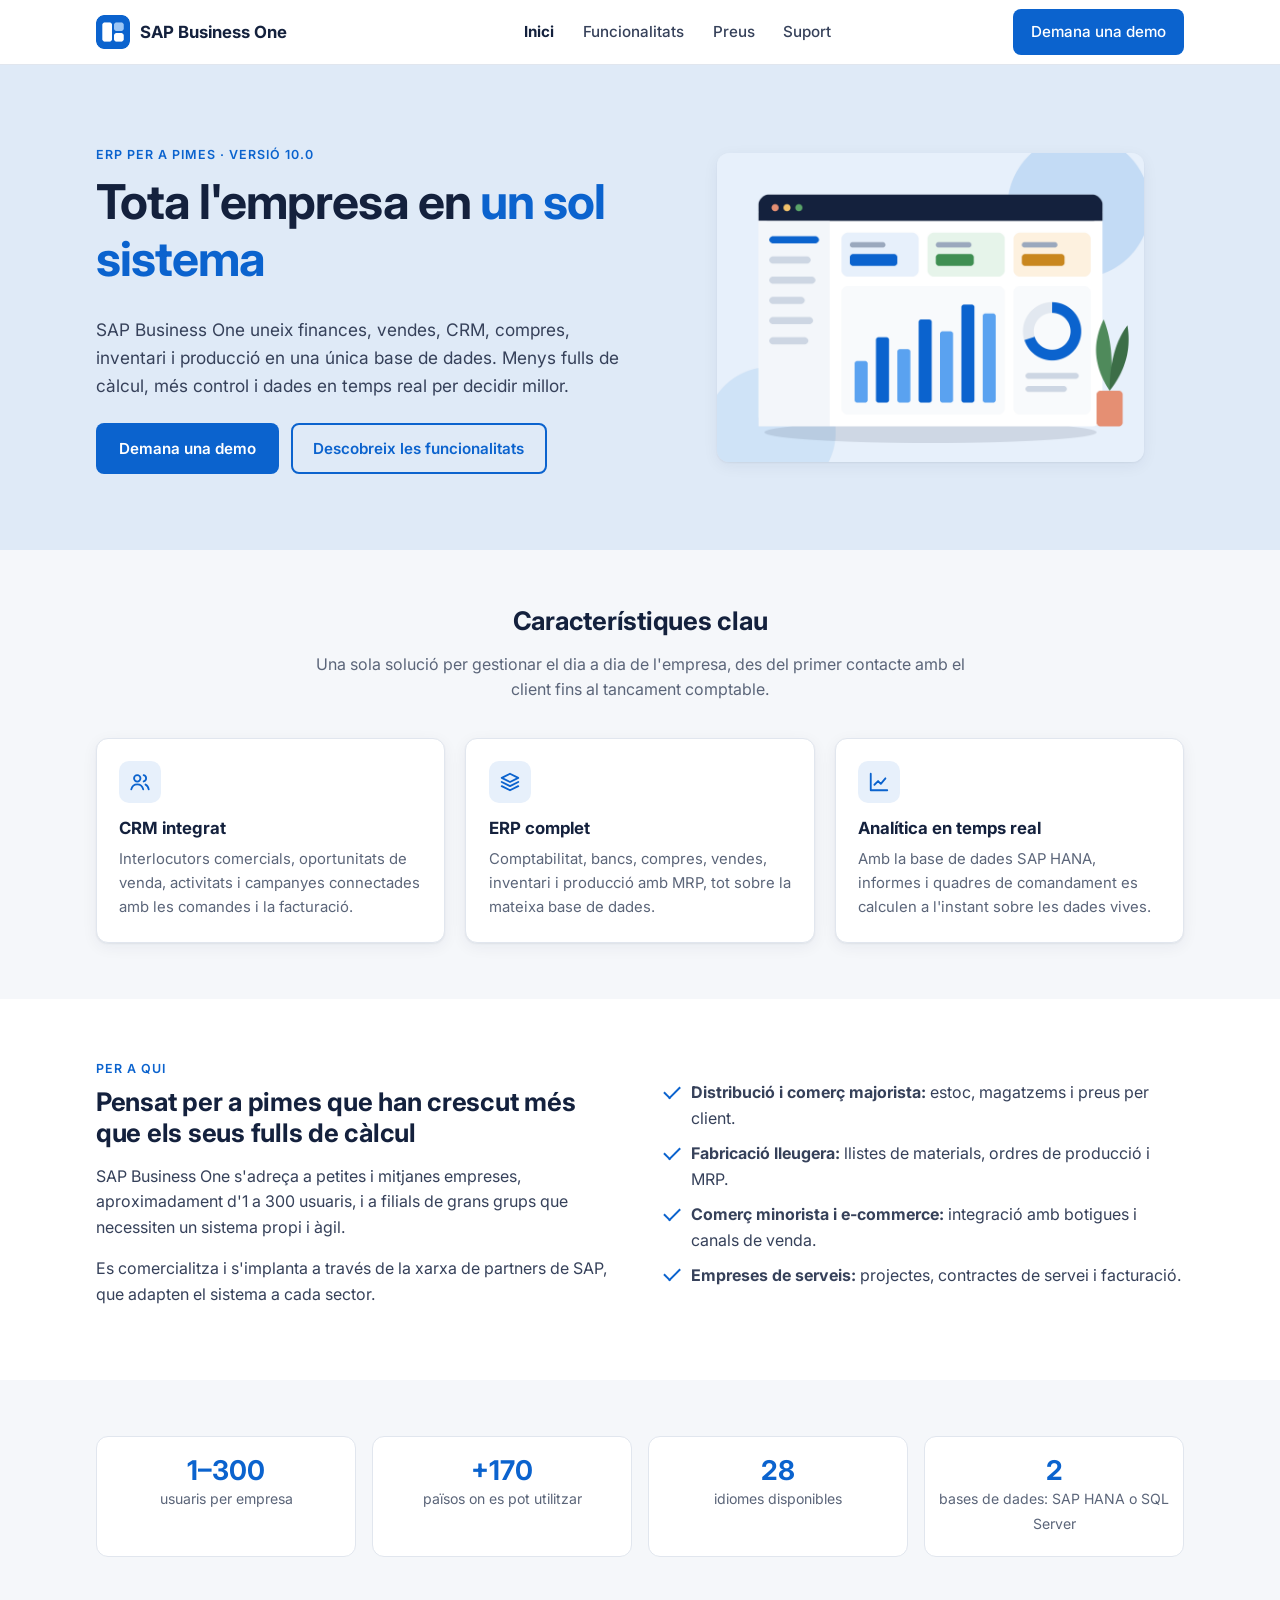
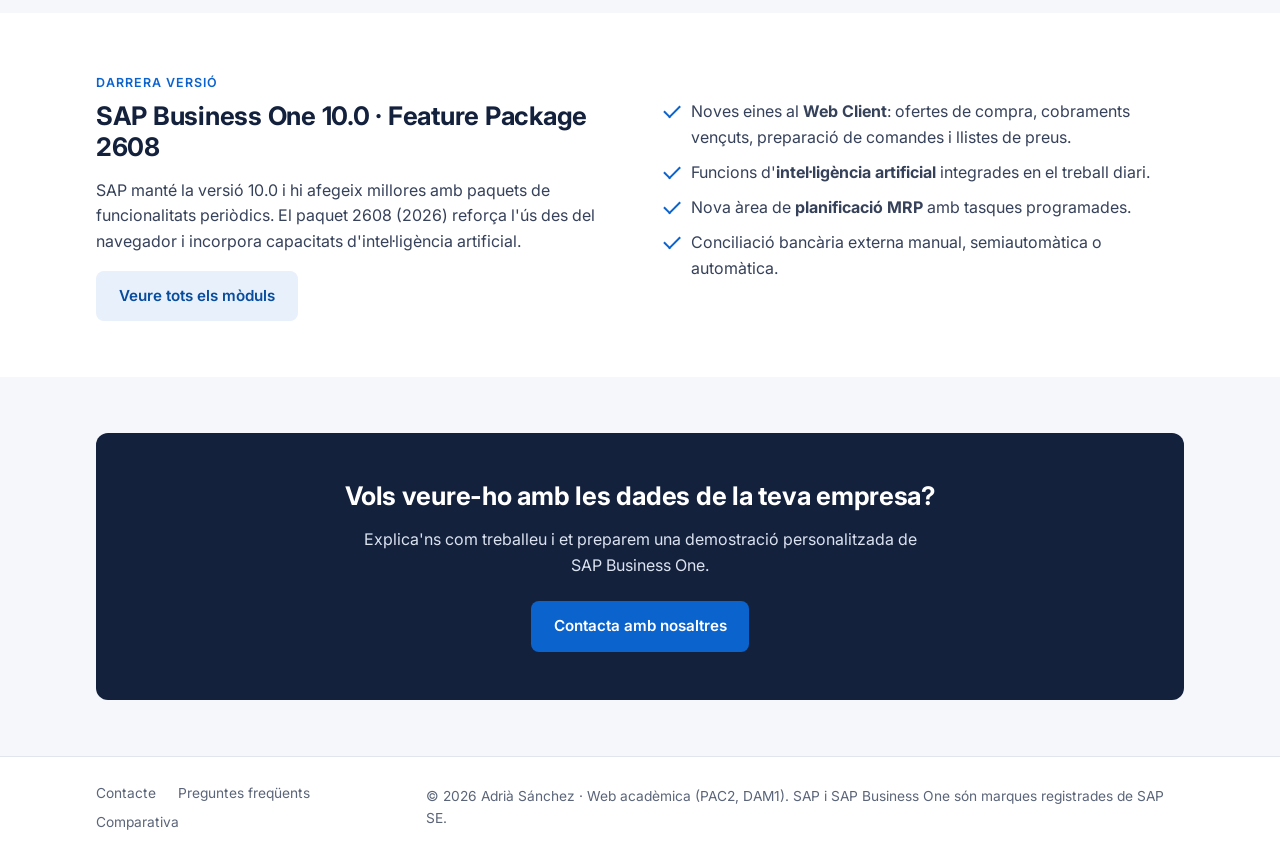
==== index.html @ 439f4604 "Versió inicial web SAP Business One (PAC2)" ====
<!DOCTYPE html>
<html lang="ca">
<head>
  <meta charset="UTF-8">
  <meta name="viewport" content="width=device-width, initial-scale=1">
  <title>SAP Business One · L'ERP integrat per a pimes</title>
  <meta name="description" content="Presentació de SAP Business One 10.0: l'ERP amb CRM integrat per a petites i mitjanes empreses. Finances, vendes, compres, inventari i producció en un sol sistema.">
  <link rel="icon" href="img/favicon.png" type="image/png">
  <link rel="preconnect" href="https://fonts.googleapis.com">
  <link rel="preconnect" href="https://fonts.gstatic.com" crossorigin>
  <link href="https://fonts.googleapis.com/css2?family=Inter:wght@400;500;600;700;800&amp;display=swap" rel="stylesheet">
  <link rel="stylesheet" href="css/style.css">
</head>
<body>
  <a class="skip-link" href="#contingut">Salta al contingut</a>

  <!-- ===== Capçalera i menú de navegació (igual a totes les pàgines) ===== -->
  <header class="site-header">
    <div class="container header-inner">
      <a class="brand" href="index.html">
        <img src="img/logo.png" alt="" width="34" height="34">
        SAP Business One
      </a>
      <input type="checkbox" id="nav-toggle" class="nav-toggle">
      <label for="nav-toggle" class="nav-toggle-label" aria-label="Obre o tanca el menú">
        <span></span><span></span><span></span>
      </label>
      <nav class="main-nav" aria-label="Navegació principal">
        <ul>
          <li><a href="index.html" aria-current="page">Inici</a></li>
          <li><a href="html/features.html">Funcionalitats</a></li>
          <li><a href="html/pricing.html">Preus</a></li>
          <li><a href="html/support.html">Suport</a></li>
        </ul>
        <a class="btn btn--primary" href="html/support.html#contacte">Demana una demo</a>
      </nav>
    </div>
  </header>

  <main id="contingut">
    <!-- ===== Hero: presentació del sistema ===== -->
    <section class="hero" aria-labelledby="titol-hero">
      <div class="container hero-inner">
        <div>
          <span class="eyebrow">ERP per a pimes · Versió 10.0</span>
          <h1 id="titol-hero">Tota l'empresa en <span>un sol sistema</span></h1>
          <p>SAP Business One uneix finances, vendes, CRM, compres, inventari i producció en una única base de dades. Menys fulls de càlcul, més control i dades en temps real per decidir millor.</p>
          <div class="hero-actions">
            <a class="btn btn--primary" href="html/support.html#contacte">Demana una demo</a>
            <a class="btn btn--ghost" href="html/features.html">Descobreix les funcionalitats</a>
          </div>
        </div>
        <figure class="hero-figure">
          <img src="img/hero-dashboard.png" width="900" height="650"
               alt="Il·lustració d'un tauler de control de SAP Business One amb indicadors de vendes, un gràfic de barres i un gràfic circular.">
        </figure>
      </div>
    </section>

    <!-- ===== Característiques clau ===== -->
    <section class="section" aria-labelledby="titol-claus">
      <div class="container">
        <div class="section-head">
          <h2 id="titol-claus">Característiques clau</h2>
          <p>Una sola solució per gestionar el dia a dia de l'empresa, des del primer contacte amb el client fins al tancament comptable.</p>
        </div>
        <div class="grid grid--3">
          <article class="card">
            <span class="icon-tile" aria-hidden="true">
              <svg viewBox="0 0 24 24" fill="none" stroke="currentColor" stroke-width="2" stroke-linecap="round" stroke-linejoin="round"><circle cx="9" cy="8" r="3.5"/><path d="M2.5 20c.8-3.5 3.4-5.5 6.5-5.5s5.7 2 6.5 5.5"/><path d="M16 4.6a3.5 3.5 0 0 1 0 6.8M18 14.8c1.8.8 3 2.6 3.5 5.2"/></svg>
            </span>
            <h3>CRM integrat</h3>
            <p>Interlocutors comercials, oportunitats de venda, activitats i campanyes connectades amb les comandes i la facturació.</p>
          </article>
          <article class="card">
            <span class="icon-tile" aria-hidden="true">
              <svg viewBox="0 0 24 24" fill="none" stroke="currentColor" stroke-width="2" stroke-linecap="round" stroke-linejoin="round"><path d="M12 3 3 7.5l9 4.5 9-4.5L12 3Z"/><path d="m3 12 9 4.5 9-4.5"/><path d="m3 16.5 9 4.5 9-4.5"/></svg>
            </span>
            <h3>ERP complet</h3>
            <p>Comptabilitat, bancs, compres, vendes, inventari i producció amb MRP, tot sobre la mateixa base de dades.</p>
          </article>
          <article class="card">
            <span class="icon-tile" aria-hidden="true">
              <svg viewBox="0 0 24 24" fill="none" stroke="currentColor" stroke-width="2" stroke-linecap="round" stroke-linejoin="round"><path d="M3 3v18h18"/><path d="m7 15 4-4 3 3 5-6"/></svg>
            </span>
            <h3>Analítica en temps real</h3>
            <p>Amb la base de dades SAP HANA, informes i quadres de comandament es calculen a l'instant sobre les dades vives.</p>
          </article>
        </div>
      </div>
    </section>

    <!-- ===== Per a qui és ===== -->
    <section class="section section--white" aria-labelledby="titol-perqui">
      <div class="container split">
        <div>
          <span class="eyebrow">Per a qui</span>
          <h2 id="titol-perqui">Pensat per a pimes que han crescut més que els seus fulls de càlcul</h2>
          <p>SAP Business One s'adreça a petites i mitjanes empreses, aproximadament d'1 a 300 usuaris, i a filials de grans grups que necessiten un sistema propi i àgil.</p>
          <p>Es comercialitza i s'implanta a través de la xarxa de partners de SAP, que adapten el sistema a cada sector.</p>
        </div>
        <ul class="check-list">
          <li><strong>Distribució i comerç majorista:</strong> estoc, magatzems i preus per client.</li>
          <li><strong>Fabricació lleugera:</strong> llistes de materials, ordres de producció i MRP.</li>
          <li><strong>Comerç minorista i e-commerce:</strong> integració amb botigues i canals de venda.</li>
          <li><strong>Empreses de serveis:</strong> projectes, contractes de servei i facturació.</li>
        </ul>
      </div>
    </section>

    <!-- ===== Xifres ===== -->
    <section class="section" aria-labelledby="titol-xifres">
      <div class="container">
        <h2 id="titol-xifres" class="visually-hidden">SAP Business One en xifres</h2>
        <div class="stats">
          <div class="stat"><strong>1–300</strong><span>usuaris per empresa</span></div>
          <div class="stat"><strong>+170</strong><span>països on es pot utilitzar</span></div>
          <div class="stat"><strong>28</strong><span>idiomes disponibles</span></div>
          <div class="stat"><strong>2</strong><span>bases de dades: SAP HANA o SQL Server</span></div>
        </div>
      </div>
    </section>

    <!-- ===== Novetats de la darrera versió ===== -->
    <section class="section section--white" aria-labelledby="titol-novetats">
      <div class="container split">
        <div>
          <span class="eyebrow">Darrera versió</span>
          <h2 id="titol-novetats">SAP Business One 10.0 · Feature Package 2608</h2>
          <p>SAP manté la versió 10.0 i hi afegeix millores amb paquets de funcionalitats periòdics. El paquet 2608 (2026) reforça l'ús des del navegador i incorpora capacitats d'intel·ligència artificial.</p>
          <a class="btn btn--soft" href="html/features.html">Veure tots els mòduls</a>
        </div>
        <ul class="check-list">
          <li>Noves eines al <strong>Web Client</strong>: ofertes de compra, cobraments vençuts, preparació de comandes i llistes de preus.</li>
          <li>Funcions d'<strong>intel·ligència artificial</strong> integrades en el treball diari.</li>
          <li>Nova àrea de <strong>planificació MRP</strong> amb tasques programades.</li>
          <li>Conciliació bancària externa manual, semiautomàtica o automàtica.</li>
        </ul>
      </div>
    </section>

    <!-- ===== Crida a l'acció ===== -->
    <section class="section" aria-labelledby="titol-cta">
      <div class="container">
        <div class="cta-band">
          <h2 id="titol-cta">Vols veure-ho amb les dades de la teva empresa?</h2>
          <p>Explica'ns com treballeu i et preparem una demostració personalitzada de SAP Business One.</p>
          <a class="btn btn--primary" href="html/support.html#contacte">Contacta amb nosaltres</a>
        </div>
      </div>
    </section>
  </main>

  <!-- ===== Peu de pàgina ===== -->
  <footer class="site-footer">
    <div class="container footer-inner">
      <ul class="footer-links">
        <li><a href="html/support.html#contacte">Contacte</a></li>
        <li><a href="html/pricing.html#faq">Preguntes freqüents</a></li>
        <li><a href="html/features.html#comparativa">Comparativa</a></li>
      </ul>
      <p class="footer-legal">© 2026 Adrià Sánchez · Web acadèmica (PAC2, DAM1). SAP i SAP Business One són marques registrades de SAP SE.</p>
    </div>
  </footer>
</body>
</html>
---- css/style.css ----
/* ==========================================================================
   SAP Business One · Web de presentació (PAC2 · 0491 Sistemes de Gestió Empresarial)
   Full d'estils únic i centralitzat per a totes les pàgines.

   Índex
   1. Variables (tokens de disseny)
   2. Base i reset
   3. Utilitats i contenidors
   4. Botons
   5. Capçalera i navegació (amb menú mòbil sense JavaScript)
   6. Hero (portada)
   7. Seccions i targetes
   8. Pàgina de funcionalitats (mòduls, taula, avantatges, gràfic)
   9. Pàgina de preus
   10. Pàgina de suport (formulari, contacte, mapa)
   11. Peu de pàgina
   12. Responsive (mobile-first: de menys a més amplada)
   ========================================================================== */

/* 1. Variables ------------------------------------------------------------ */
:root {
  --c-primary: #0b63ce;        /* blau principal (botons, enllaços) */
  --c-primary-dark: #084c9e;   /* hover dels botons */
  --c-primary-soft: #e7f0fb;   /* fons suaus i icones */
  --c-ink: #14213d;            /* títols */
  --c-text: #36415a;           /* text de cos */
  --c-muted: #5b6579;          /* text secundari (contrast AA sobre blanc) */
  --c-bg: #f5f7fa;             /* fons general */
  --c-surface: #ffffff;        /* targetes */
  --c-border: #e1e6ee;         /* vores */
  --c-ok: #237a3b;             /* avantatges */
  --c-ko: #b42318;             /* inconvenients */

  --radius: 12px;
  --radius-sm: 8px;
  --shadow: 0 1px 2px rgba(20, 33, 61, 0.06), 0 4px 16px rgba(20, 33, 61, 0.06);
  --container: 1120px;
  --font: "Inter", system-ui, -apple-system, "Segoe UI", Roboto, Arial, sans-serif;
}

/* 2. Base i reset ----------------------------------------------------------- */
*,
*::before,
*::after {
  box-sizing: border-box;
}

html {
  scroll-behavior: smooth;
}

body {
  margin: 0;
  font-family: var(--font);
  font-size: 1rem;
  line-height: 1.6;
  color: var(--c-text);
  background: var(--c-bg);
}

img {
  max-width: 100%;
  height: auto;
  display: block;
}

h1,
h2,
h3 {
  color: var(--c-ink);
  line-height: 1.2;
  margin: 0 0 0.6em;
}

h1 { font-size: 2.1rem; letter-spacing: -0.02em; }
h2 { font-size: 1.6rem; letter-spacing: -0.01em; }
h3 { font-size: 1.05rem; }

p { margin: 0 0 1em; }

a { color: var(--c-primary); }
a:hover { color: var(--c-primary-dark); }

/* Focus visible per a la navegació amb teclat */
a:focus-visible,
button:focus-visible,
input:focus-visible,
select:focus-visible,
textarea:focus-visible,
summary:focus-visible,
.nav-toggle-label:focus-visible {
  outline: 3px solid #f2a900;
  outline-offset: 2px;
}

/* Enllaç per saltar directament al contingut (accessibilitat) */
.skip-link {
  position: absolute;
  left: -9999px;
  top: 0;
  background: var(--c-ink);
  color: #fff;
  padding: 0.6rem 1rem;
  z-index: 100;
}
.skip-link:focus { left: 1rem; color: #fff; }

/* 3. Utilitats i contenidors ------------------------------------------------ */
.container {
  width: 100%;
  max-width: var(--container);
  margin: 0 auto;
  padding: 0 1rem;
}

.section { padding: 3.5rem 0; }
.section--white { background: var(--c-surface); }

.section-head {
  text-align: center;
  max-width: 680px;
  margin: 0 auto 2.2rem;
}
.section-head p { color: var(--c-muted); }

.eyebrow {
  display: inline-block;
  font-size: 0.78rem;
  font-weight: 600;
  letter-spacing: 0.08em;
  text-transform: uppercase;
  color: var(--c-primary);
  margin-bottom: 0.5rem;
}

.note {
  font-size: 0.85rem;
  color: var(--c-muted);
}

.visually-hidden {
  position: absolute;
  width: 1px;
  height: 1px;
  overflow: hidden;
  clip: rect(0 0 0 0);
  white-space: nowrap;
}

/* 4. Botons ------------------------------------------------------------------ */
.btn {
  display: inline-block;
  padding: 0.7rem 1.3rem;
  border-radius: var(--radius-sm);
  border: 2px solid transparent;
  font: inherit;
  font-weight: 600;
  font-size: 0.95rem;
  text-align: center;
  text-decoration: none;
  cursor: pointer;
  transition: background-color 0.15s ease, color 0.15s ease;
}
.btn--primary { background: var(--c-primary); color: #fff; }
.btn--primary:hover { background: var(--c-primary-dark); color: #fff; }
.btn--soft { background: var(--c-primary-soft); color: var(--c-primary-dark); }
.btn--soft:hover { background: #d3e4f8; color: var(--c-primary-dark); }
.btn--ghost { border-color: var(--c-primary); color: var(--c-primary); background: transparent; }
.btn--ghost:hover { background: var(--c-primary-soft); }
.btn--block { display: block; width: 100%; }

/* 5. Capçalera i navegació -------------------------------------------------- */
.site-header {
  position: sticky;
  top: 0;
  z-index: 50;
  background: var(--c-surface);   /* fons sòlid: evita "fantasmes" en fer scroll */
  border-bottom: 1px solid var(--c-border);
}

.header-inner {
  display: flex;
  align-items: center;
  justify-content: space-between;
  flex-wrap: wrap;
  min-height: 64px;
  gap: 0 1rem;
}

.brand {
  display: flex;
  align-items: center;
  gap: 0.6rem;
  font-weight: 700;
  font-size: 1.05rem;
  color: var(--c-ink);
  text-decoration: none;
}
.brand img { width: 34px; height: 34px; border-radius: 8px; }
.brand:hover { color: var(--c-ink); }

/* El checkbox controla el menú en mòbil; no es mostra mai */
.nav-toggle { position: absolute; opacity: 0; pointer-events: none; }

.nav-toggle-label {
  display: inline-flex;
  flex-direction: column;
  justify-content: center;
  gap: 5px;
  width: 44px;
  height: 44px;
  padding: 10px;
  cursor: pointer;
  border-radius: var(--radius-sm);
}
.nav-toggle-label span {
  display: block;
  height: 2px;
  background: var(--c-ink);
  border-radius: 2px;
}
.nav-toggle:focus-visible + .nav-toggle-label { outline: 3px solid #f2a900; }

.main-nav {
  display: none;               /* amagat en mòbil fins que s'obre */
  width: 100%;
  padding: 0.5rem 0 1rem;
}
.nav-toggle:checked ~ .main-nav { display: block; }

.main-nav ul {
  list-style: none;
  margin: 0;
  padding: 0;
}
.main-nav a {
  display: block;
  padding: 0.65rem 0.25rem;
  color: var(--c-text);
  text-decoration: none;
  font-weight: 500;
  font-size: 0.95rem;
}
.main-nav a:hover { color: var(--c-primary); }
.main-nav a[aria-current="page"] { color: var(--c-ink); font-weight: 700; }
.main-nav .btn { margin-top: 0.5rem; color: #fff; padding: 0.55rem 1rem; }

/* 6. Hero ------------------------------------------------------------------- */
.hero {
  background: #dfeaf7;
  padding: 3rem 0;
}
.hero-inner {
  display: grid;
  gap: 2rem;
  align-items: center;
}
.hero h1 { font-size: 2.3rem; }
.hero h1 span { color: var(--c-primary); }
.hero p { font-size: 1.08rem; max-width: 34rem; }
.hero-actions { display: flex; flex-wrap: wrap; gap: 0.75rem; margin-top: 1.5rem; }
.hero-figure img {
  border-radius: var(--radius);
  box-shadow: var(--shadow);
}

/* Capçalera simple de les pàgines interiors */
.page-head {
  text-align: center;
  padding: 3rem 0 1rem;
}
.page-head h1 { font-size: 2.2rem; }
.page-head p { color: var(--c-muted); max-width: 640px; margin: 0 auto; }

/* 7. Seccions i targetes ---------------------------------------------------- */
.grid {
  display: grid;
  gap: 1.25rem;
}

.card {
  background: var(--c-surface);
  border: 1px solid var(--c-border);
  border-radius: var(--radius);
  padding: 1.4rem;
  box-shadow: var(--shadow);
}
.card p { color: var(--c-muted); font-size: 0.93rem; margin: 0; }

.icon-tile {
  display: inline-flex;
  align-items: center;
  justify-content: center;
  width: 42px;
  height: 42px;
  border-radius: 10px;
  background: var(--c-primary-soft);
  color: var(--c-primary);
  margin-bottom: 0.9rem;
}
.icon-tile svg { width: 22px; height: 22px; }

/* Xifres clau de la portada */
.stats {
  display: grid;
  grid-template-columns: repeat(2, 1fr);
  gap: 1rem;
  text-align: center;
}
.stat {
  background: var(--c-surface);
  border: 1px solid var(--c-border);
  border-radius: var(--radius);
  padding: 1.2rem 0.75rem;
}
.stat strong {
  display: block;
  font-size: 1.7rem;
  color: var(--c-primary);
  line-height: 1.1;
}
.stat span { font-size: 0.88rem; color: var(--c-muted); }

/* Llista amb marques de verificació */
.check-list {
  list-style: none;
  margin: 0;
  padding: 0;
}
.check-list li {
  position: relative;
  padding-left: 1.7rem;
  margin-bottom: 0.6rem;
}
.check-list li::before {
  content: "";
  position: absolute;
  left: 0;
  top: 0.35em;
  width: 1rem;
  height: 0.55rem;
  border-left: 2px solid var(--c-primary);
  border-bottom: 2px solid var(--c-primary);
  transform: rotate(-45deg);
}

/* Bloc de dues columnes text + llista */
.split {
  display: grid;
  gap: 2rem;
  align-items: center;
}

/* Franja de crida a l'acció */
.cta-band {
  background: var(--c-ink);
  color: #dbe3f0;
  border-radius: var(--radius);
  padding: 2rem 1.5rem;
  text-align: center;
}
.cta-band h2 { color: #fff; }
.cta-band p { max-width: 560px; margin: 0 auto 1.4rem; }

/* 8. Funcionalitats ----------------------------------------------------------- */
.module-group { margin-bottom: 3.5rem; }
.module-group:last-child { margin-bottom: 0; }

.feature-card {
  background: var(--c-surface);
  border: 1px solid var(--c-border);
  border-radius: var(--radius);
  overflow: hidden;
  box-shadow: var(--shadow);
  display: flex;
  flex-direction: column;
}
.feature-card img {
  width: 100%;
  aspect-ratio: 8 / 5;
  object-fit: cover;
}
.feature-card .feature-body { padding: 1.1rem 1.2rem 1.3rem; }
.feature-card h3 { margin-bottom: 0.35rem; }
.feature-card p { color: var(--c-muted); font-size: 0.92rem; margin: 0; }

/* Taules (comparativa i models de contractació) */
.table-wrap {
  overflow-x: auto;
  background: var(--c-surface);
  border: 1px solid var(--c-border);
  border-radius: var(--radius);
  box-shadow: var(--shadow);
}
table {
  width: 100%;
  min-width: 680px;
  border-collapse: collapse;
  font-size: 0.92rem;
}
caption {
  text-align: left;
  padding: 1rem 1.2rem 0;
  font-size: 0.85rem;
  color: var(--c-muted);
  caption-side: bottom;
  padding-bottom: 1rem;
}
th,
td {
  padding: 0.8rem 1.2rem;
  text-align: left;
  border-bottom: 1px solid var(--c-border);
  vertical-align: top;
}
thead th {
  background: #f0f4fa;
  color: var(--c-ink);
  font-weight: 600;
}
tbody th { color: var(--c-ink); font-weight: 600; }
.col-highlight { background: #f4f8fe; }
thead .col-highlight { background: var(--c-primary); color: #fff; }

/* Avantatges i inconvenients */
.pros-cons { display: grid; gap: 1.25rem; }
.pros-cons h3 { display: flex; align-items: center; gap: 0.5rem; }
.pros-cons ul { margin: 0; padding-left: 1.2rem; }
.pros-cons li { margin-bottom: 0.5rem; }
.pros h3 { color: var(--c-ok); }
.cons h3 { color: var(--c-ko); }
.pros { border-top: 4px solid var(--c-ok); }
.cons { border-top: 4px solid var(--c-ko); }

/* Gràfic de barres fet amb CSS (rang de preus) */
.bar-chart { margin: 0; }
.bar-row {
  display: grid;
  grid-template-columns: 1fr;
  gap: 0.3rem;
  margin-bottom: 1.1rem;
}
.bar-label { font-weight: 600; color: var(--c-ink); font-size: 0.92rem; }
.bar-label small { font-weight: 400; color: var(--c-muted); }
.bar-track {
  position: relative;
  height: 14px;
  background: #edf1f6;
  border-radius: 7px;
}
.bar-fill {
  position: absolute;
  top: 0;
  height: 100%;
  border-radius: 7px;
  background: #8fb7e8;
}
.bar-fill--main { background: var(--c-primary); }
/* Posició de cada barra sobre una escala de 0 a 250 (inici = preu mínim, amplada = rang) */
.bar-fill--sap { left: 38%; width: 38%; }   /* 95–190 USD */
.bar-fill--bc  { left: 32%; width: 12%; }   /* 80–110 USD */
.bar-fill--pd  { left: 5.6%; width: 26%; }  /* 14–79 EUR */
.chart-note { margin: 1rem 0 0; }
.bar-scale {
  display: flex;
  justify-content: space-between;
  font-size: 0.78rem;
  color: var(--c-muted);
  margin-top: 0.4rem;
}

/* Infografia de la PAC1 */
.infographic {
  margin: 0;
  max-width: 640px;
  margin-inline: auto;
}
.infographic img {
  border-radius: var(--radius);
  box-shadow: var(--shadow);
}
.infographic figcaption { text-align: center; margin-top: 0.8rem; }

/* 9. Preus ----------------------------------------------------------------- */
.plans {
  display: grid;
  gap: 1.25rem;
  align-items: stretch;
}
.plan {
  position: relative;
  display: flex;
  flex-direction: column;
  background: var(--c-surface);
  border: 1px solid var(--c-border);
  border-radius: var(--radius);
  padding: 1.6rem 1.4rem;
  box-shadow: var(--shadow);
}
.plan--featured {
  border: 2px solid var(--c-primary);
}
.plan-badge {
  position: absolute;
  top: -0.8rem;
  left: 1.4rem;
  background: var(--c-primary);
  color: #fff;
  font-size: 0.75rem;
  font-weight: 600;
  padding: 0.2rem 0.7rem;
  border-radius: 999px;
}
.plan-model {
  font-size: 0.8rem;
  font-weight: 600;
  text-transform: uppercase;
  letter-spacing: 0.06em;
  color: var(--c-muted);
  margin: 0 0 0.3rem;
}
.plan h2 { font-size: 1.2rem; margin-bottom: 0.8rem; }
.plan--featured h2 { color: var(--c-primary); }
.price {
  font-size: clamp(1.5rem, 2.4vw, 1.9rem);   /* s'adapta perquè el rang no es parteixi */
  white-space: nowrap;
  font-weight: 800;
  color: var(--c-ink);
  line-height: 1.1;
  margin: 0;
}
.price-unit { color: var(--c-muted); font-size: 0.88rem; margin: 0.3rem 0 1.2rem; }
.plan .check-list { flex-grow: 1; margin-bottom: 1.4rem; font-size: 0.93rem; }

/* Preguntes freqüents */
.faq { max-width: 760px; margin: 0 auto; }
.faq details {
  background: var(--c-surface);
  border: 1px solid var(--c-border);
  border-radius: var(--radius-sm);
  padding: 0 1.2rem;
  margin-bottom: 0.75rem;
}
.faq summary {
  cursor: pointer;
  font-weight: 600;
  color: var(--c-ink);
  padding: 1rem 0;
}
.faq details p { color: var(--c-muted); }

/* 10. Suport ---------------------------------------------------------------- */
.support-grid { display: grid; gap: 2rem; }

.form-field { margin-bottom: 1.1rem; }
.form-field label {
  display: block;
  font-weight: 600;
  font-size: 0.9rem;
  color: var(--c-ink);
  margin-bottom: 0.35rem;
}
.form-field input,
.form-field select,
.form-field textarea {
  width: 100%;
  padding: 0.7rem 0.85rem;
  font: inherit;
  font-size: 0.95rem;
  color: var(--c-ink);
  background: var(--c-surface);
  border: 1px solid #c6cfdc;
  border-radius: var(--radius-sm);
}
.form-field textarea { min-height: 140px; resize: vertical; }
.form-field input::placeholder,
.form-field textarea::placeholder { color: #6d7789; }

.form-check {
  display: flex;
  gap: 0.6rem;
  align-items: flex-start;
  font-size: 0.88rem;
  margin-bottom: 1.3rem;
}
.form-check input { margin-top: 0.3rem; width: 18px; height: 18px; flex-shrink: 0; }

.form-status {
  margin-top: 1rem;
  padding: 0.9rem 1rem;
  border-radius: var(--radius-sm);
  background: #e6f4ea;
  color: #1d5e2e;
  font-weight: 500;
}
.form-status[hidden] { display: none; }

.contact-list {
  list-style: none;
  margin: 0;
  padding: 0;
}
.contact-list li {
  display: flex;
  gap: 0.9rem;
  padding: 0.8rem 0;
  border-bottom: 1px solid var(--c-border);
}
.contact-list li:last-child { border-bottom: 0; padding-bottom: 0; }
.contact-list .icon-tile { margin: 0; flex-shrink: 0; width: 38px; height: 38px; }
.contact-list strong { display: block; color: var(--c-ink); font-size: 0.9rem; }
.contact-list span,
.contact-list a { font-size: 0.93rem; }
.contact-list span { color: var(--c-muted); }

.map {
  margin-top: 1.25rem;
  border-radius: var(--radius);
  overflow: hidden;
  border: 1px solid var(--c-border);
  box-shadow: var(--shadow);
}
.map iframe {
  display: block;
  width: 100%;
  height: 320px;
  border: 0;
}
.map figcaption { background: var(--c-surface); padding: 0.6rem 1rem; }

.steps { counter-reset: pas; list-style: none; padding: 0; margin: 0; }
.steps li {
  counter-increment: pas;
  position: relative;
  padding-left: 2.6rem;
  margin-bottom: 1.1rem;
}
.steps li::before {
  content: counter(pas);
  position: absolute;
  left: 0;
  top: 0;
  width: 1.8rem;
  height: 1.8rem;
  border-radius: 50%;
  background: var(--c-primary);
  color: #fff;
  font-weight: 700;
  font-size: 0.9rem;
  display: flex;
  align-items: center;
  justify-content: center;
}
.steps strong { color: var(--c-ink); }

/* 11. Peu de pàgina --------------------------------------------------------- */
.site-footer {
  background: var(--c-surface);
  border-top: 1px solid var(--c-border);
  padding: 1.6rem 0;
  font-size: 0.86rem;
  color: var(--c-muted);
}
.footer-inner {
  display: flex;
  flex-direction: column;
  gap: 0.8rem;
}
.footer-links {
  list-style: none;
  display: flex;
  flex-wrap: wrap;
  gap: 0.4rem 1.4rem;
  margin: 0;
  padding: 0;
}
.footer-links a { color: var(--c-muted); text-decoration: none; }
.footer-links a:hover { color: var(--c-primary); text-decoration: underline; }
.footer-legal { margin: 0; }

/* 12. Responsive ------------------------------------------------------------ */

/* Mòbils grans / tauletes petites */
@media (min-width: 560px) {
  .grid--2,
  .grid--3,
  .grid--4 { grid-template-columns: repeat(2, 1fr); }
  .stats { grid-template-columns: repeat(4, 1fr); }
  .pros-cons { grid-template-columns: repeat(2, 1fr); }
  .bar-row { grid-template-columns: 230px 1fr; align-items: center; }
  .bar-scale { margin-left: 230px; }
}

/* Tauletes */
@media (min-width: 880px) {
  h1 { font-size: 2.6rem; }
  .hero { padding: 4.5rem 0; }
  .hero h1 { font-size: 3rem; }
  .hero-inner { grid-template-columns: 1.05fr 1fr; gap: 3rem; }
  .page-head { padding: 4rem 0 1.5rem; }
  .page-head h1 { font-size: 2.6rem; }
  .grid--3 { grid-template-columns: repeat(3, 1fr); }
  .grid--4 { grid-template-columns: repeat(4, 1fr); }
  .plans { grid-template-columns: repeat(3, 1fr); }
  .split { grid-template-columns: 1fr 1fr; gap: 3rem; }
  .support-grid { grid-template-columns: 1.2fr 1fr; gap: 3rem; }
  .cta-band { padding: 3rem; }
  .footer-inner { flex-direction: row; justify-content: space-between; align-items: center; }

  /* Menú d'escriptori: sempre visible, en línia */
  .nav-toggle-label { display: none; }
  .main-nav {
    display: flex !important;
    width: auto;
    padding: 0;
    flex: 1;
    justify-content: space-between;
    align-items: center;
    margin-left: 2.5rem;
  }
  .main-nav ul { display: flex; gap: 1.8rem; margin: 0 auto; }
  .main-nav a { padding: 0.4rem 0; }
  .main-nav .btn { margin-top: 0; }
}
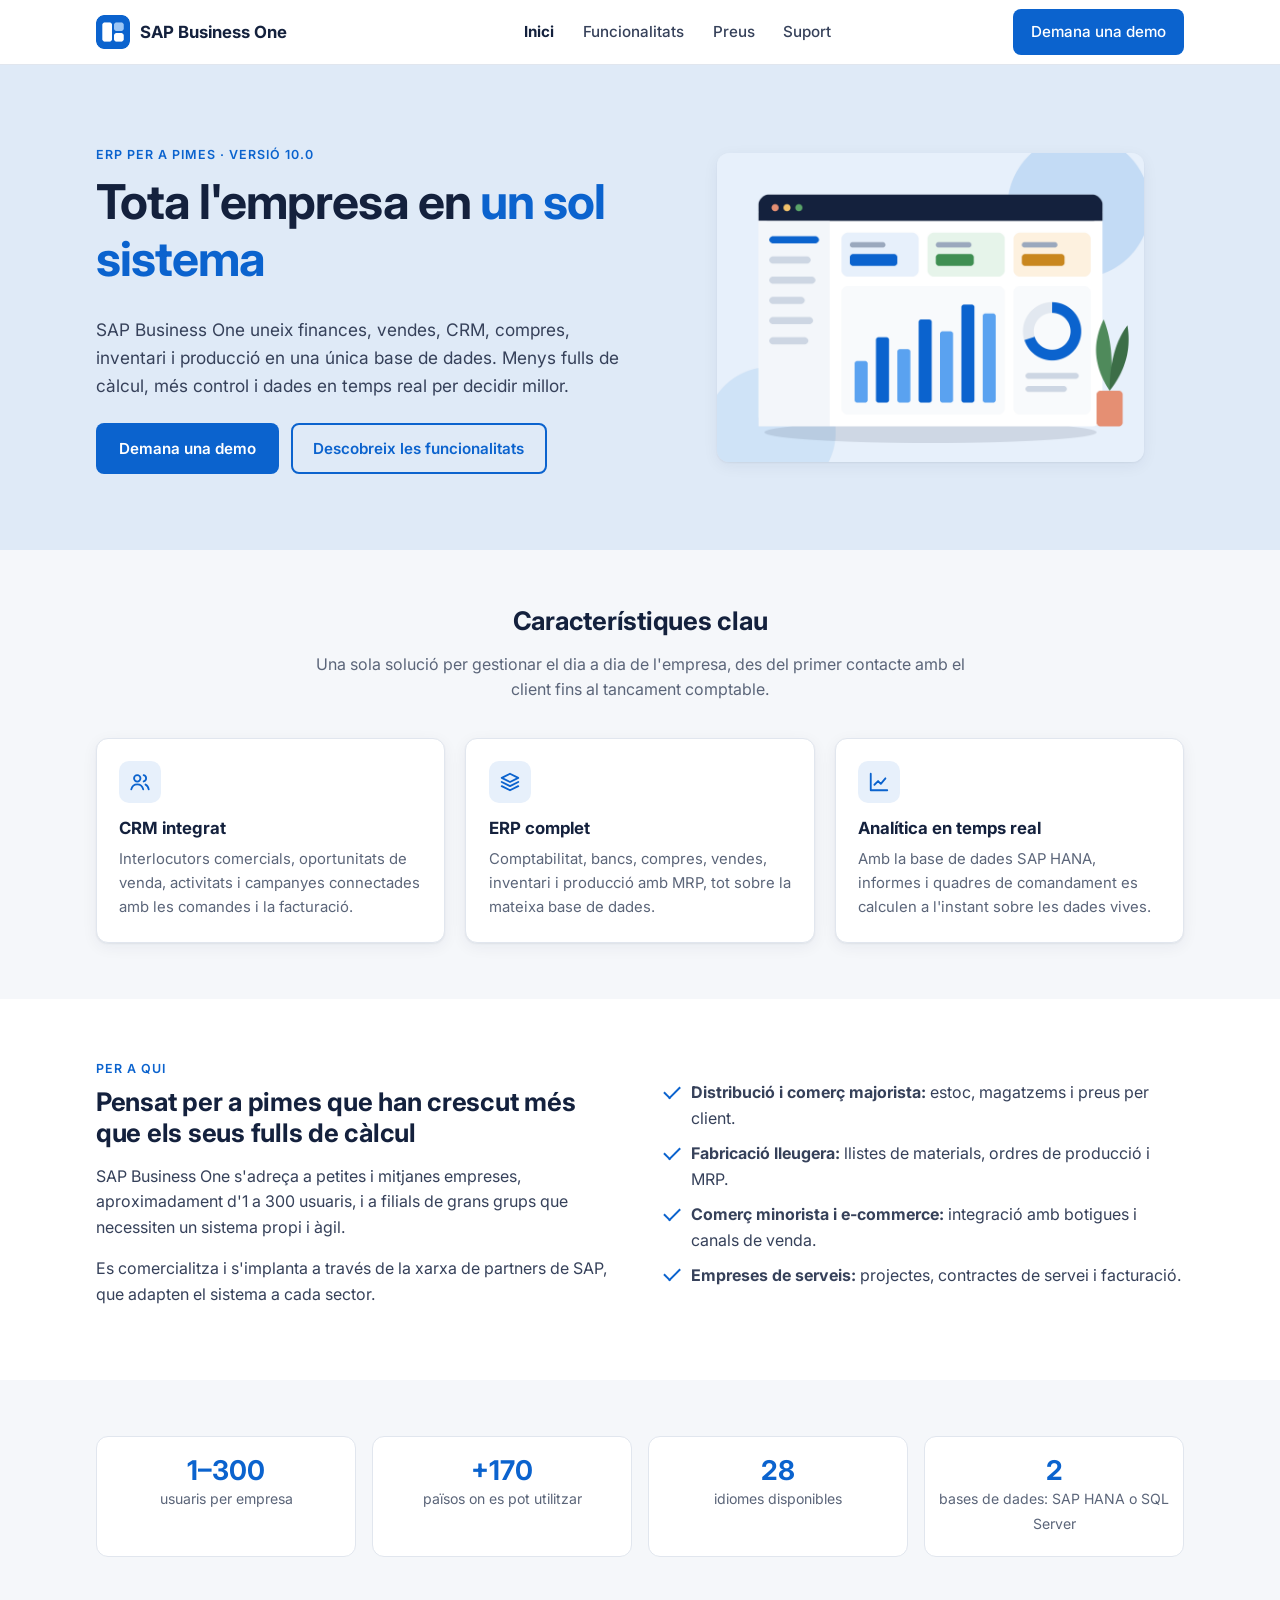
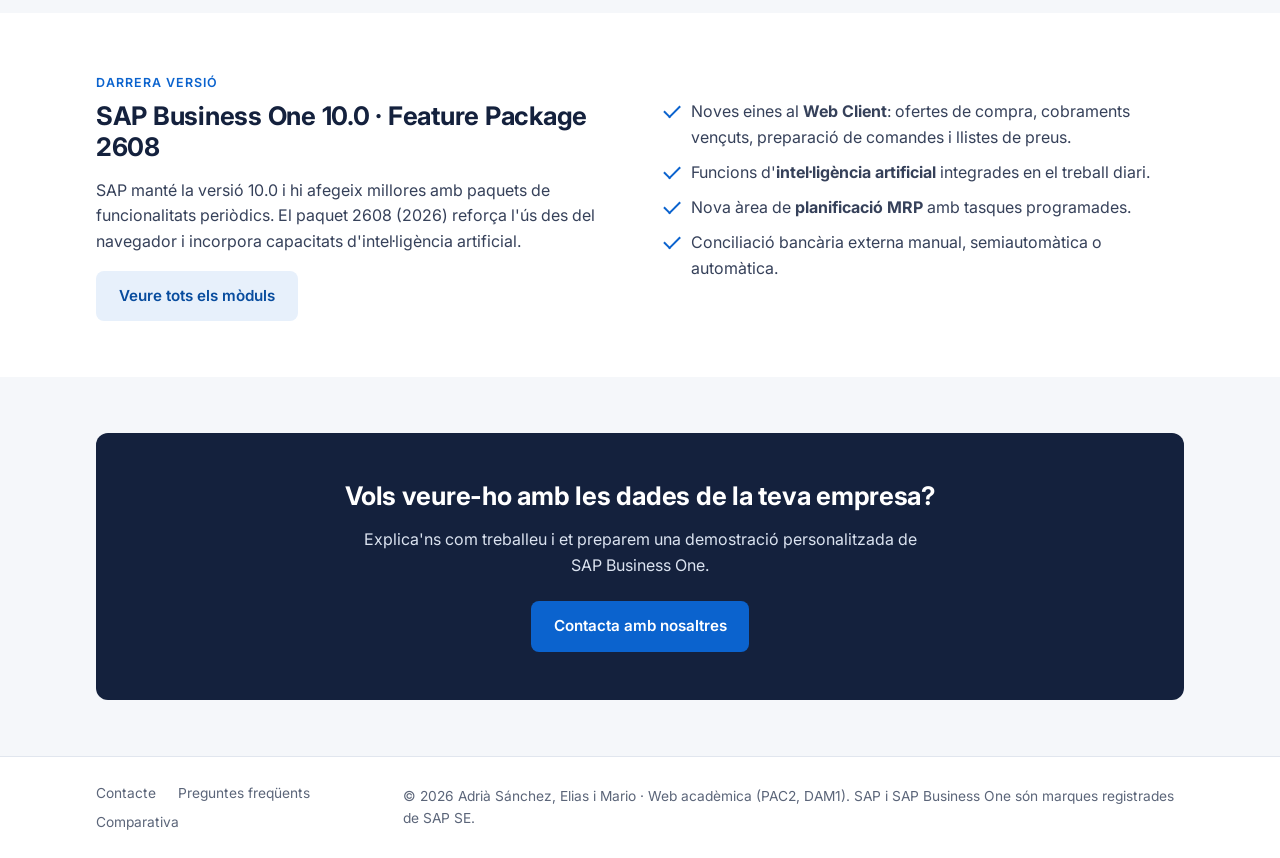
==== commit b266cd29: "Afegeix els membres del grup: Adrià, Elias i Mario" ====
--- a/index.html
+++ b/index.html
@@ -159,7 +159,7 @@
         <li><a href="html/pricing.html#faq">Preguntes freqüents</a></li>
         <li><a href="html/features.html#comparativa">Comparativa</a></li>
       </ul>
-      <p class="footer-legal">© 2026 Adrià Sánchez · Web acadèmica (PAC2, DAM1). SAP i SAP Business One són marques registrades de SAP SE.</p>
+      <p class="footer-legal">© 2026 Adrià Sánchez, Elias i Mario · Web acadèmica (PAC2, DAM1). SAP i SAP Business One són marques registrades de SAP SE.</p>
     </div>
   </footer>
 </body>
--- a/css/style.css
+++ b/css/style.css
@@ -468,18 +468,6 @@
   color: var(--c-muted);
   margin-top: 0.4rem;
 }
-
-/* Infografia de la PAC1 */
-.infographic {
-  margin: 0;
-  max-width: 640px;
-  margin-inline: auto;
-}
-.infographic img {
-  border-radius: var(--radius);
-  box-shadow: var(--shadow);
-}
-.infographic figcaption { text-align: center; margin-top: 0.8rem; }
 
 /* 9. Preus ----------------------------------------------------------------- */
 .plans {
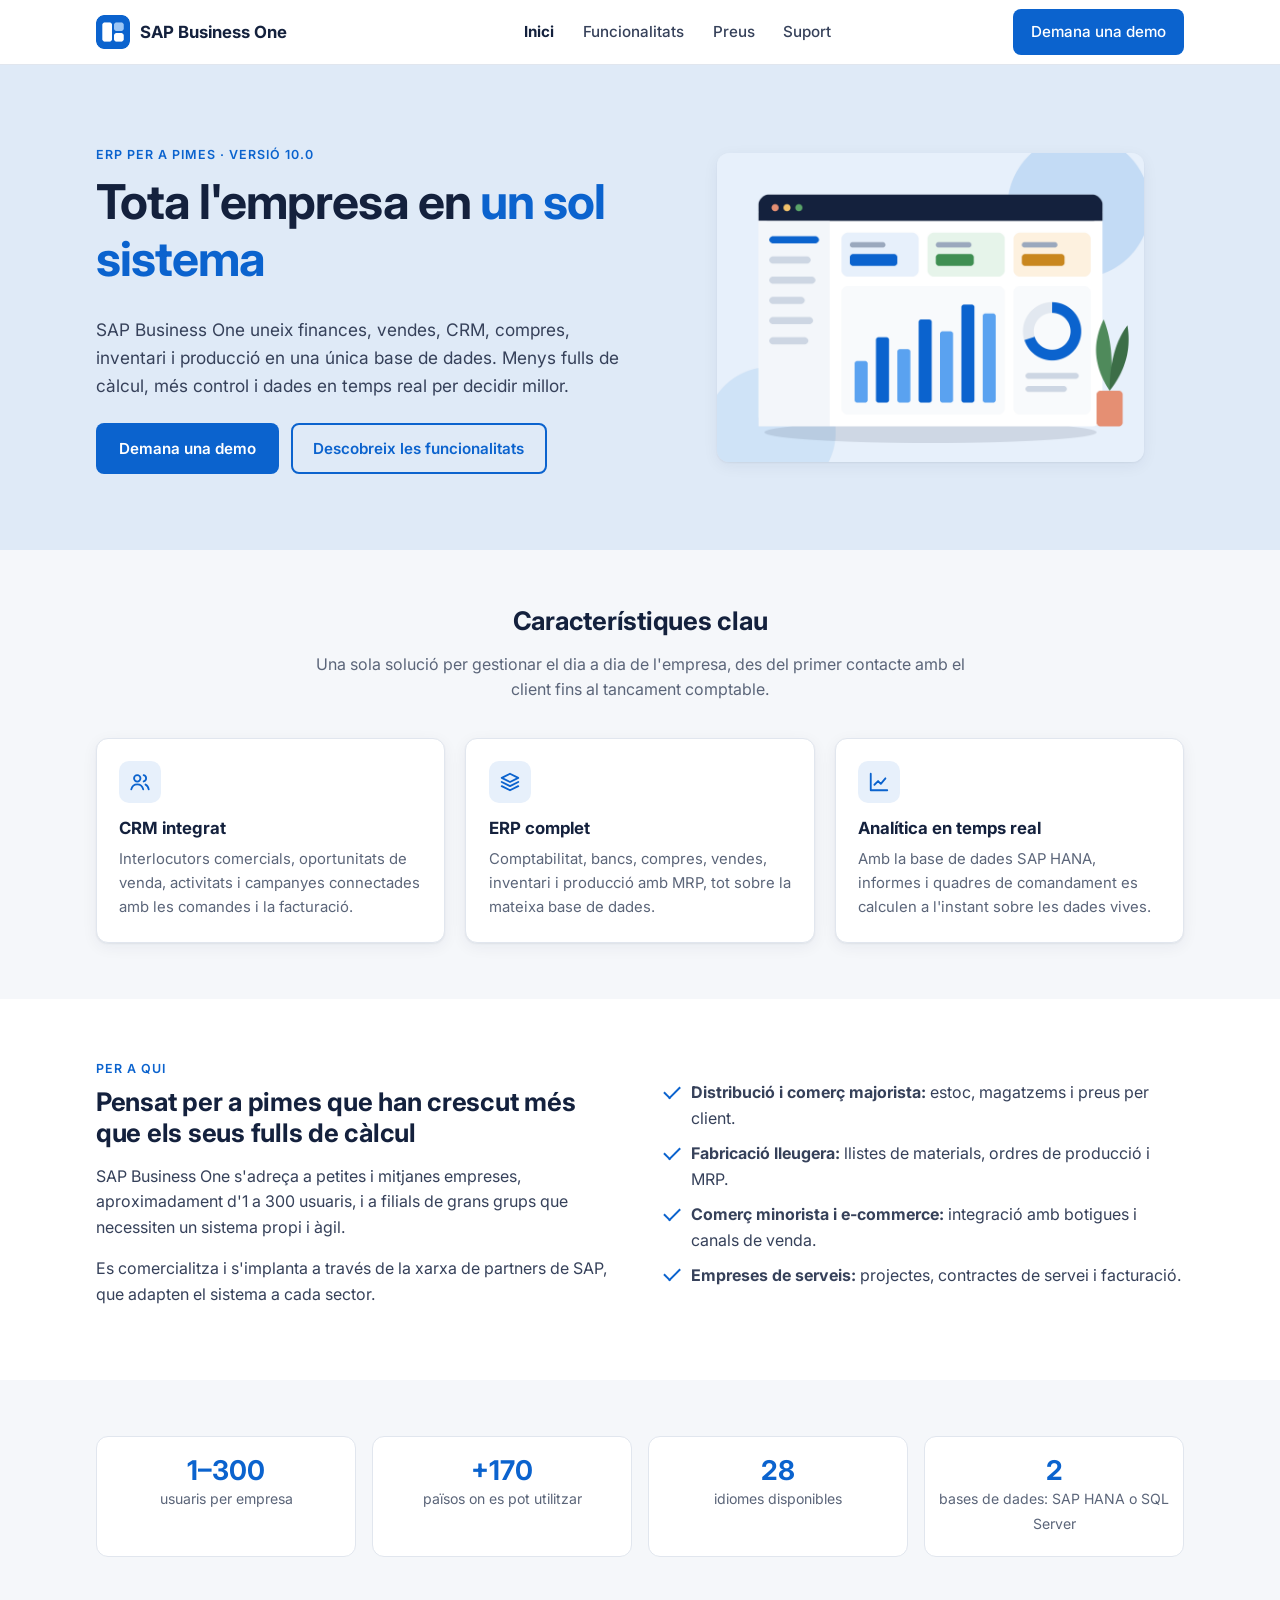
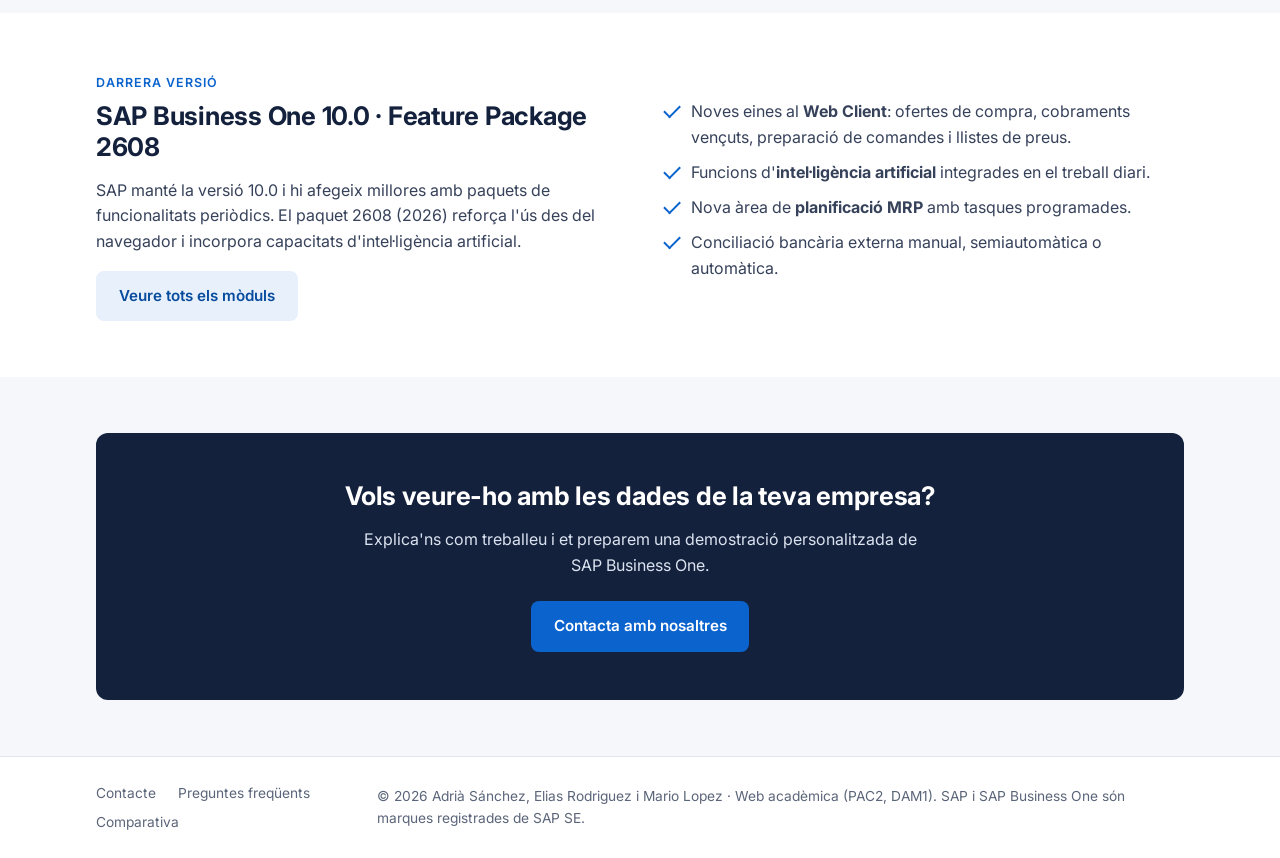
==== commit b3d2a9a3: "Afegeix els cognoms dels membres del grup" ====
--- a/index.html
+++ b/index.html
@@ -159,7 +159,7 @@
         <li><a href="html/pricing.html#faq">Preguntes freqüents</a></li>
         <li><a href="html/features.html#comparativa">Comparativa</a></li>
       </ul>
-      <p class="footer-legal">© 2026 Adrià Sánchez, Elias i Mario · Web acadèmica (PAC2, DAM1). SAP i SAP Business One són marques registrades de SAP SE.</p>
+      <p class="footer-legal">© 2026 Adrià Sánchez, Elias Rodriguez i Mario Lopez · Web acadèmica (PAC2, DAM1). SAP i SAP Business One són marques registrades de SAP SE.</p>
     </div>
   </footer>
 </body>
